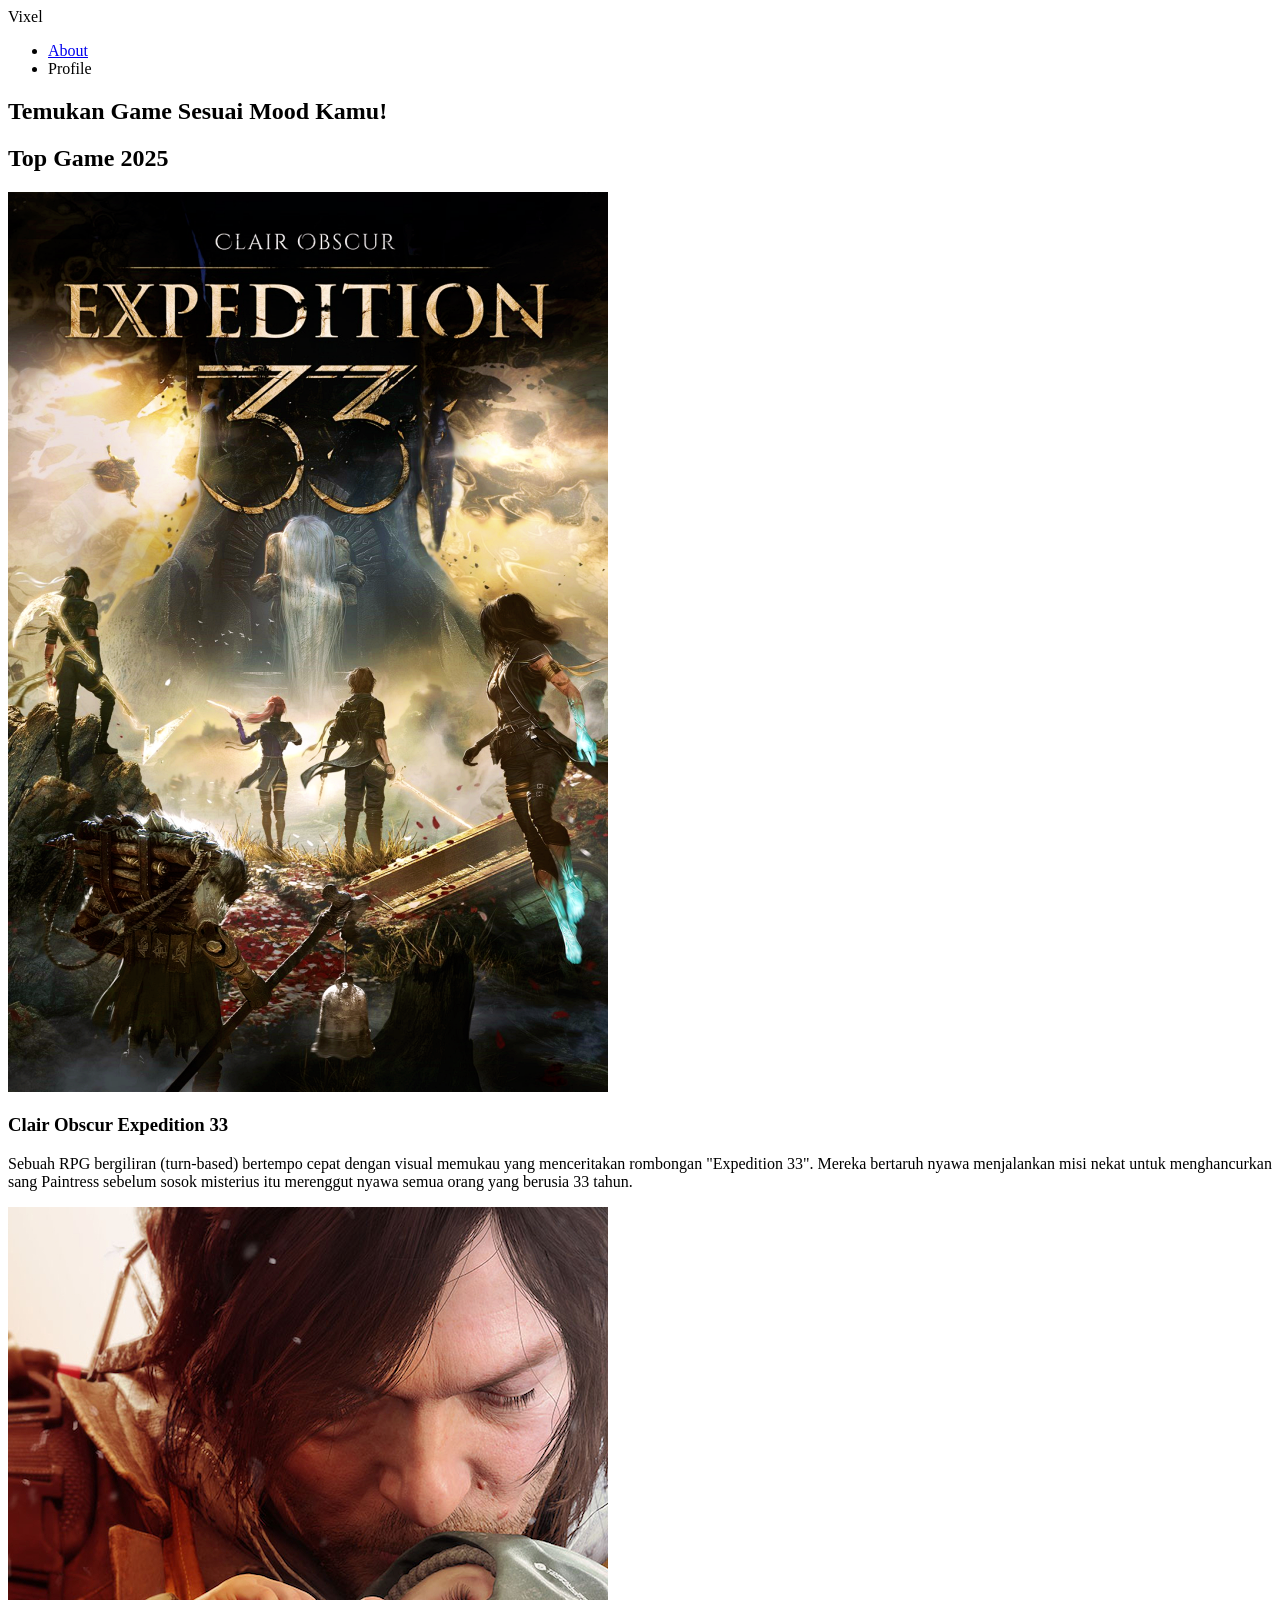
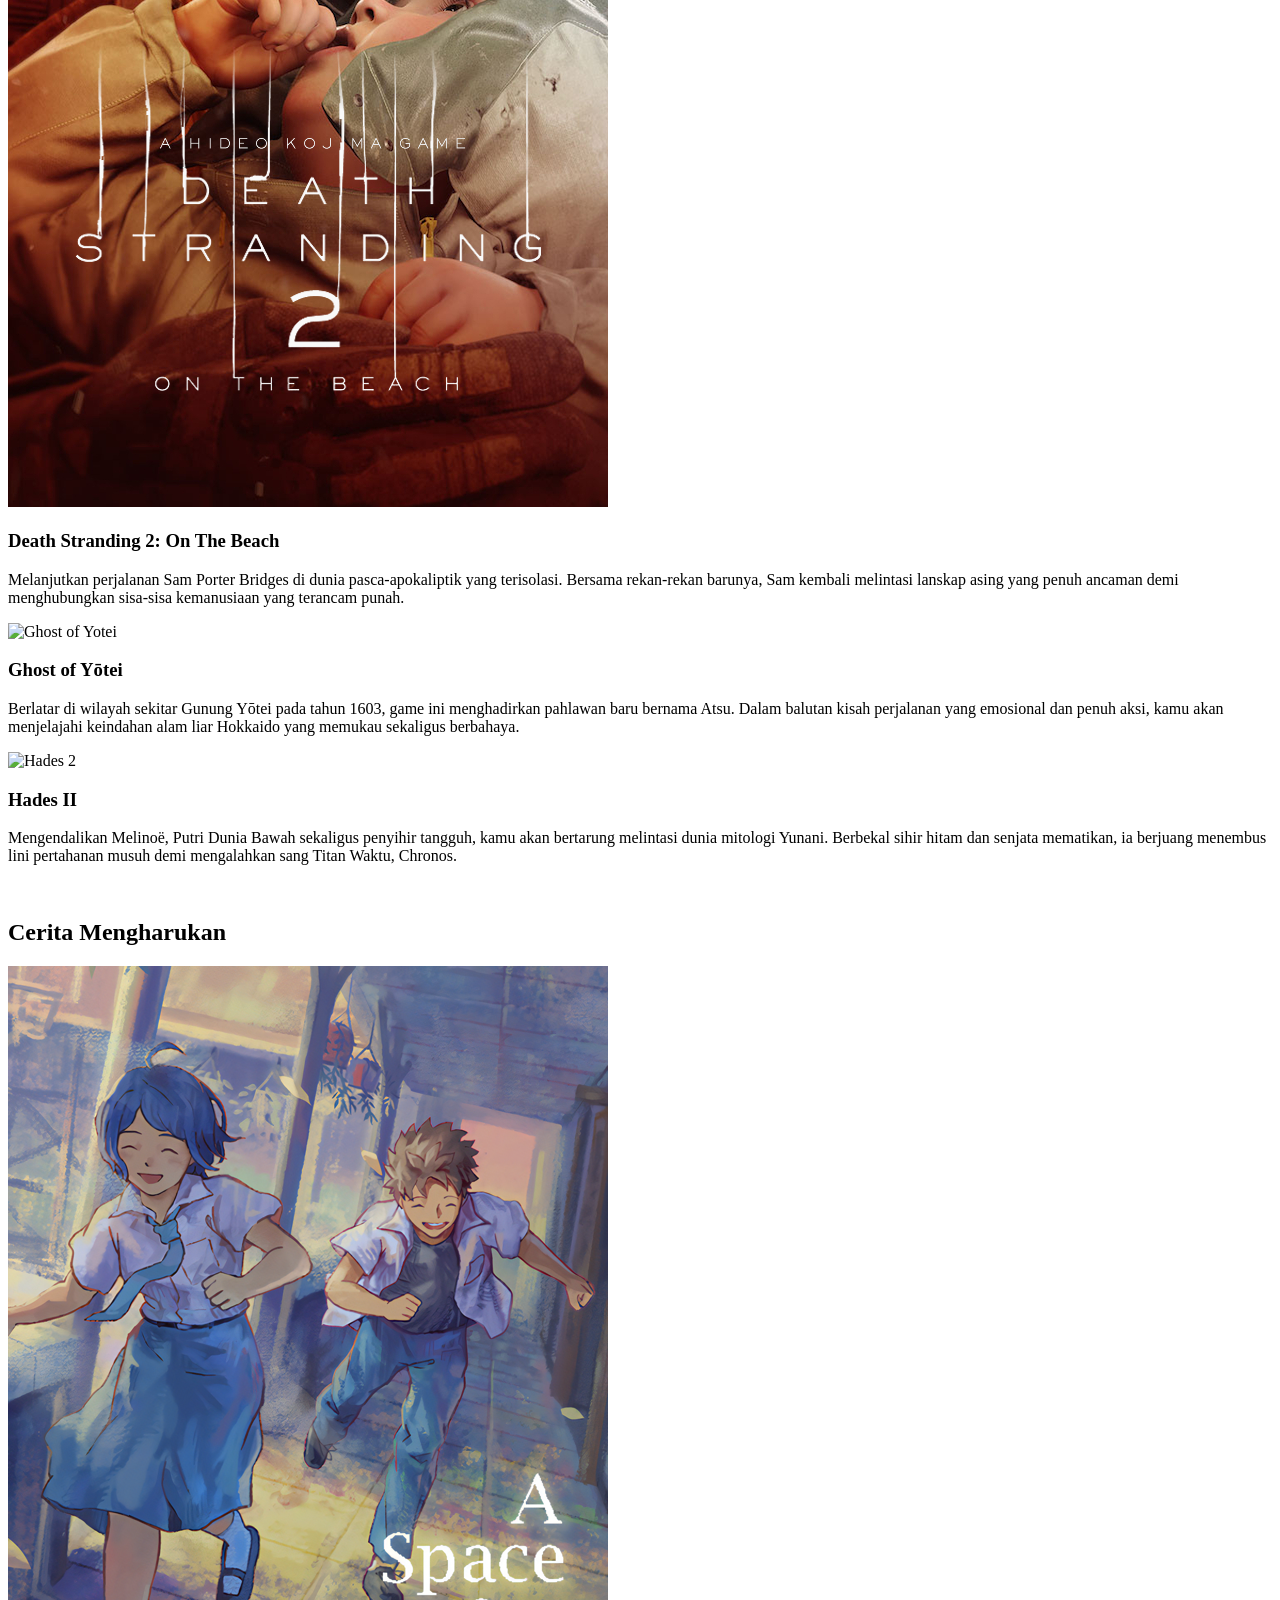
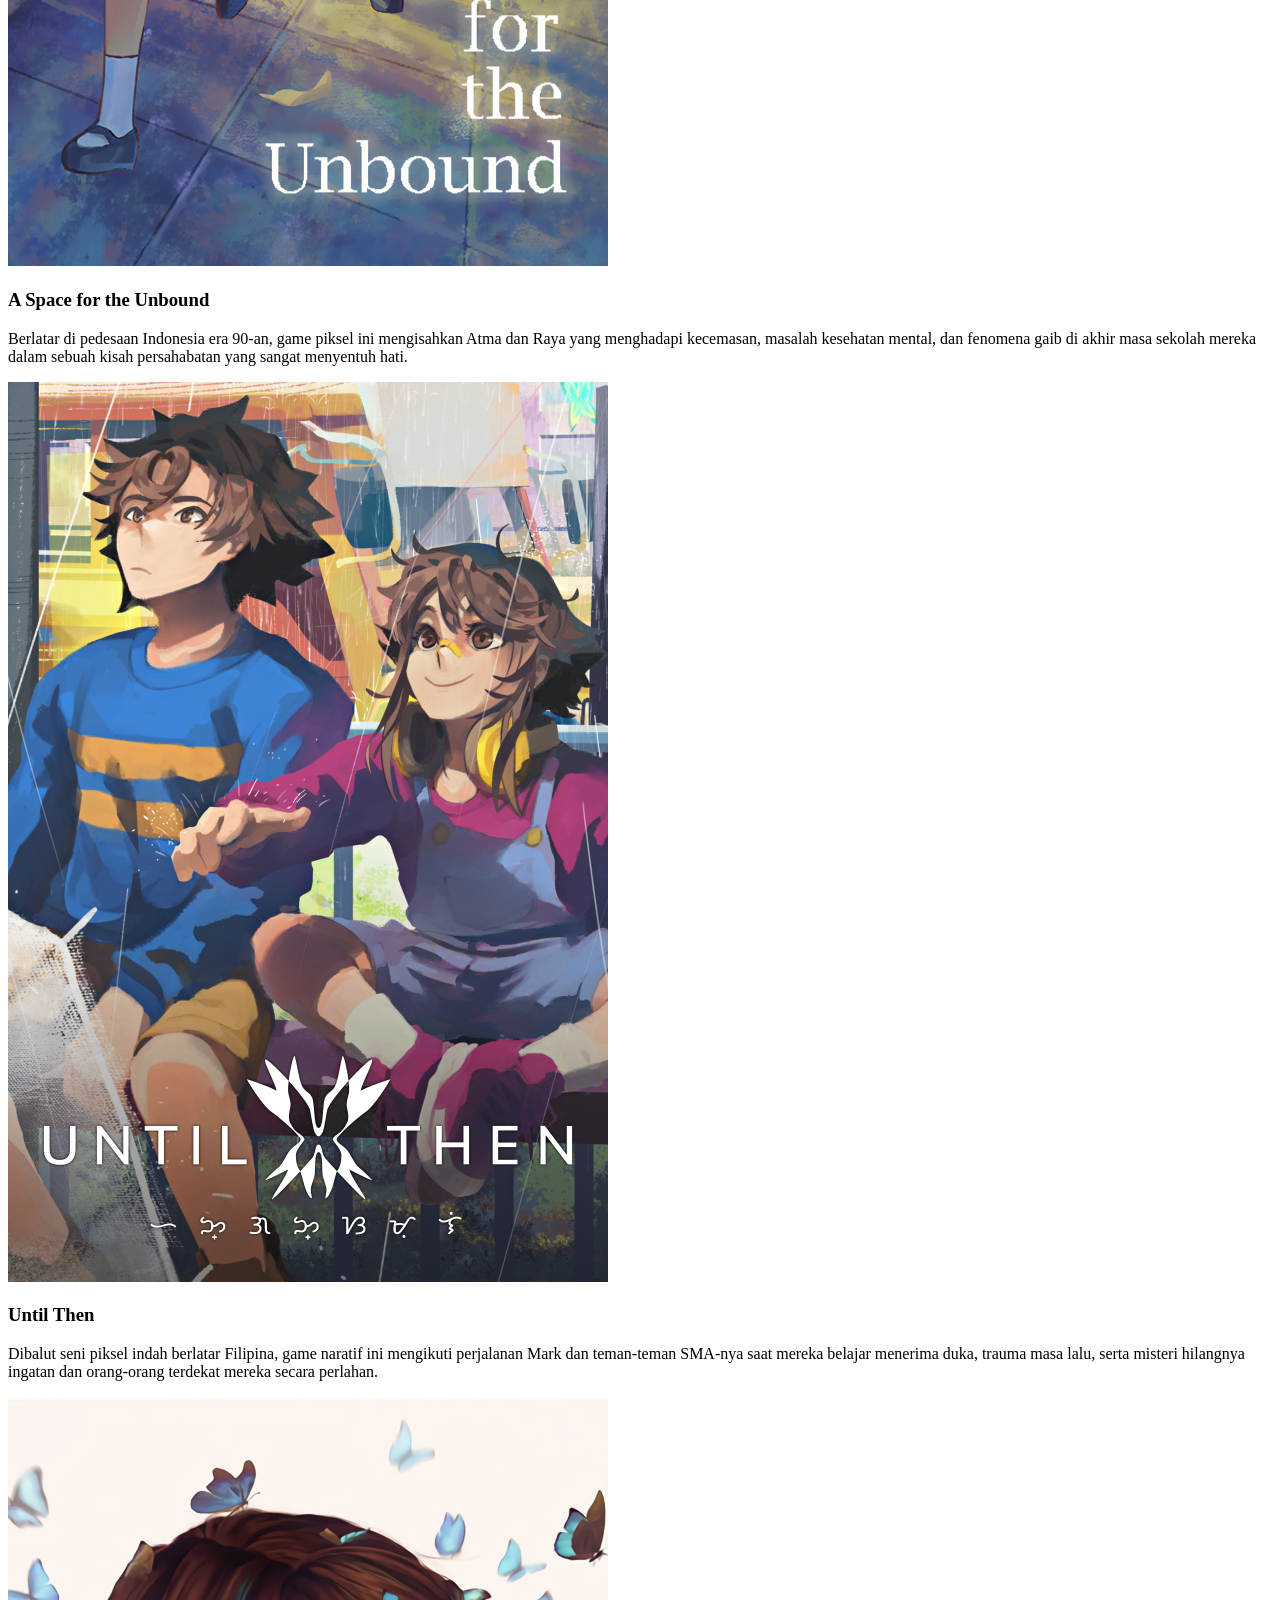
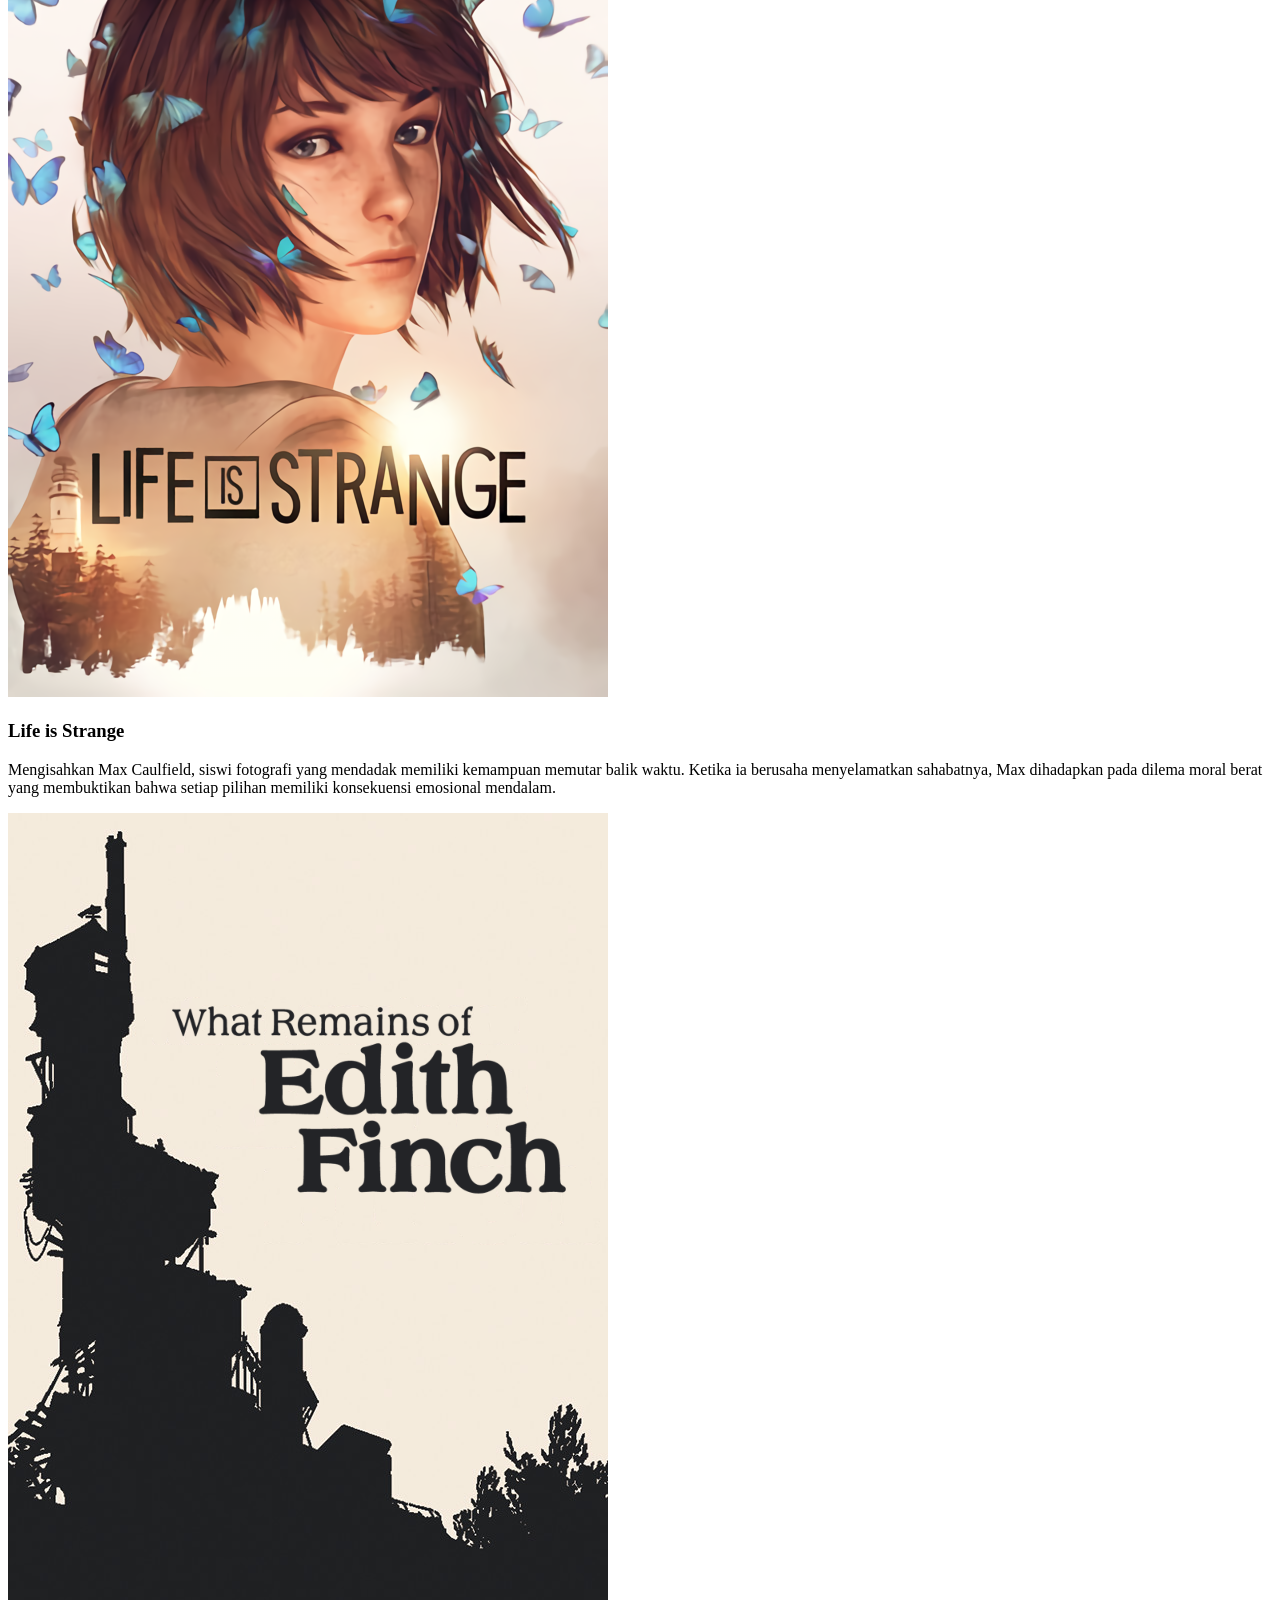
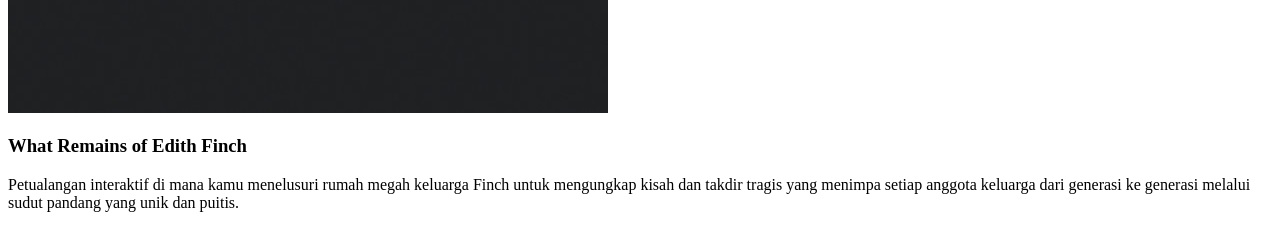
==== index.html @ 13774581 "feat: add home, detail game, and about page layouts" ====
<!DOCTYPE html>
<html lang="id">
  <head>
    <meta charset="UTF-8" />
    <meta name="viewport" content="width=device-width, initial-scale=1.0" />
    <title>Vixel - Play Game by Mood</title>
    <link rel="stylesheet" href="css/style.css" />
  </head>
  <body>
    <div class="beranda">
      <nav class="navbar">
        <div class="logo">Vixel</div>
        <ul class="menu-list">
          <li><a href="about.html">About</a></li>
          <li>Profile</li>
        </ul>
      </nav>

      <section class="koleksi-section">
        <h1>Temukan Game Sesuai Mood Kamu!</h1>

        <div class="carousel-header-top25-game">
          <h2>Top Game 2025</h2>
          <div class="card">
            <img src="assets/Clair Obscur 33.png" alt="Clair Obscur Expedition 33"/>
            <h3>Clair Obscur Expedition 33</h3>
            <p>
                Sebuah RPG bergiliran (turn-based) bertempo cepat dengan visual memukau yang menceritakan rombongan "Expedition 33". 
                Mereka bertaruh nyawa menjalankan misi nekat untuk menghancurkan sang Paintress sebelum sosok misterius itu merenggut nyawa semua orang yang berusia 33 tahun.
            </p>
          </div>

          <div class="card">
            <a href="detail_game.html" class="card-link">
              <img src="assets/Death Stranding 2.jpg" alt="Death Stranding 2: On The Beach" />
            </a>
            <h3>Death Stranding 2: On The Beach</h3>
            <p>
                Melanjutkan perjalanan Sam Porter Bridges di dunia pasca-apokaliptik yang terisolasi. 
                Bersama rekan-rekan barunya, Sam kembali melintasi lanskap asing yang penuh ancaman 
                demi menghubungkan sisa-sisa kemanusiaan yang terancam punah.
            </p>
          </div>

          <div class="card">
            <img src="assets/Ghost of Yotei.webp" alt="Ghost of Yotei" />
            <h3>Ghost of Yōtei</h3>
            <p>
                Berlatar di wilayah sekitar Gunung Yōtei pada tahun 1603, 
                game ini menghadirkan pahlawan baru bernama Atsu. 
                Dalam balutan kisah perjalanan yang emosional dan penuh aksi, 
                kamu akan menjelajahi keindahan alam liar Hokkaido yang memukau sekaligus berbahaya.
            </p>
          </div>

          <div class="card">
            <img src="assets/hades 2.webp" alt="Hades 2" />
            <h3>Hades II</h3>
            <p>
                Mengendalikan Melinoë, Putri Dunia Bawah sekaligus penyihir tangguh, 
                kamu akan bertarung melintasi dunia mitologi Yunani. 
                Berbekal sihir hitam dan senjata mematikan, 
                ia berjuang menembus lini pertahanan musuh demi mengalahkan sang Titan Waktu, Chronos.
            </p>
          </div>
        </div>
        
        <br>

        <div class="carousel-header-sad-game">
            <h2>Cerita Mengharukan</h2>
            <div class="card">
              <img src="assets/a space for the unbound.png" alt="A Space for The Unbound"/>
              <h3>A Space for the Unbound</h3>
              <p>
                Berlatar di pedesaan Indonesia era 90-an, game piksel ini mengisahkan 
                Atma dan Raya yang menghadapi kecemasan, masalah kesehatan mental, 
                dan fenomena gaib di akhir masa sekolah mereka dalam sebuah kisah persahabatan yang sangat menyentuh hati.
              </p>
            </div>
  
            <div class="card">
              <img src="assets/until then.png" alt="Until Then" />
              <h3>Until Then</h3>
              <p>
                Dibalut seni piksel indah berlatar Filipina, 
                game naratif ini mengikuti perjalanan Mark dan teman-teman SMA-nya 
                saat mereka belajar menerima duka, trauma masa lalu, 
                serta misteri hilangnya ingatan dan orang-orang terdekat mereka secara perlahan.
              </p>
            </div>
  
            <div class="card">
              <img src="assets/life is strange.png" alt="Life is Strange" />
              <h3>Life is Strange</h3>
              <p>
                Mengisahkan Max Caulfield, siswi fotografi yang mendadak memiliki kemampuan memutar balik waktu. 
                Ketika ia berusaha menyelamatkan sahabatnya, 
                Max dihadapkan pada dilema moral berat yang membuktikan bahwa setiap pilihan memiliki konsekuensi emosional mendalam.
              </p>
            </div>
  
            <div class="card">
              <img src="assets/what remains of edith finch.png" alt="What Remains of Edith Finch" />
              <h3>What Remains of Edith Finch</h3>
              <p>
                Petualangan interaktif di mana kamu menelusuri rumah megah keluarga Finch untuk mengungkap kisah dan 
                takdir tragis yang menimpa setiap anggota keluarga dari generasi 
                ke generasi melalui sudut pandang yang unik dan puitis.
              </p>
            </div>
      </section>
    </div>
  </body>
</html>
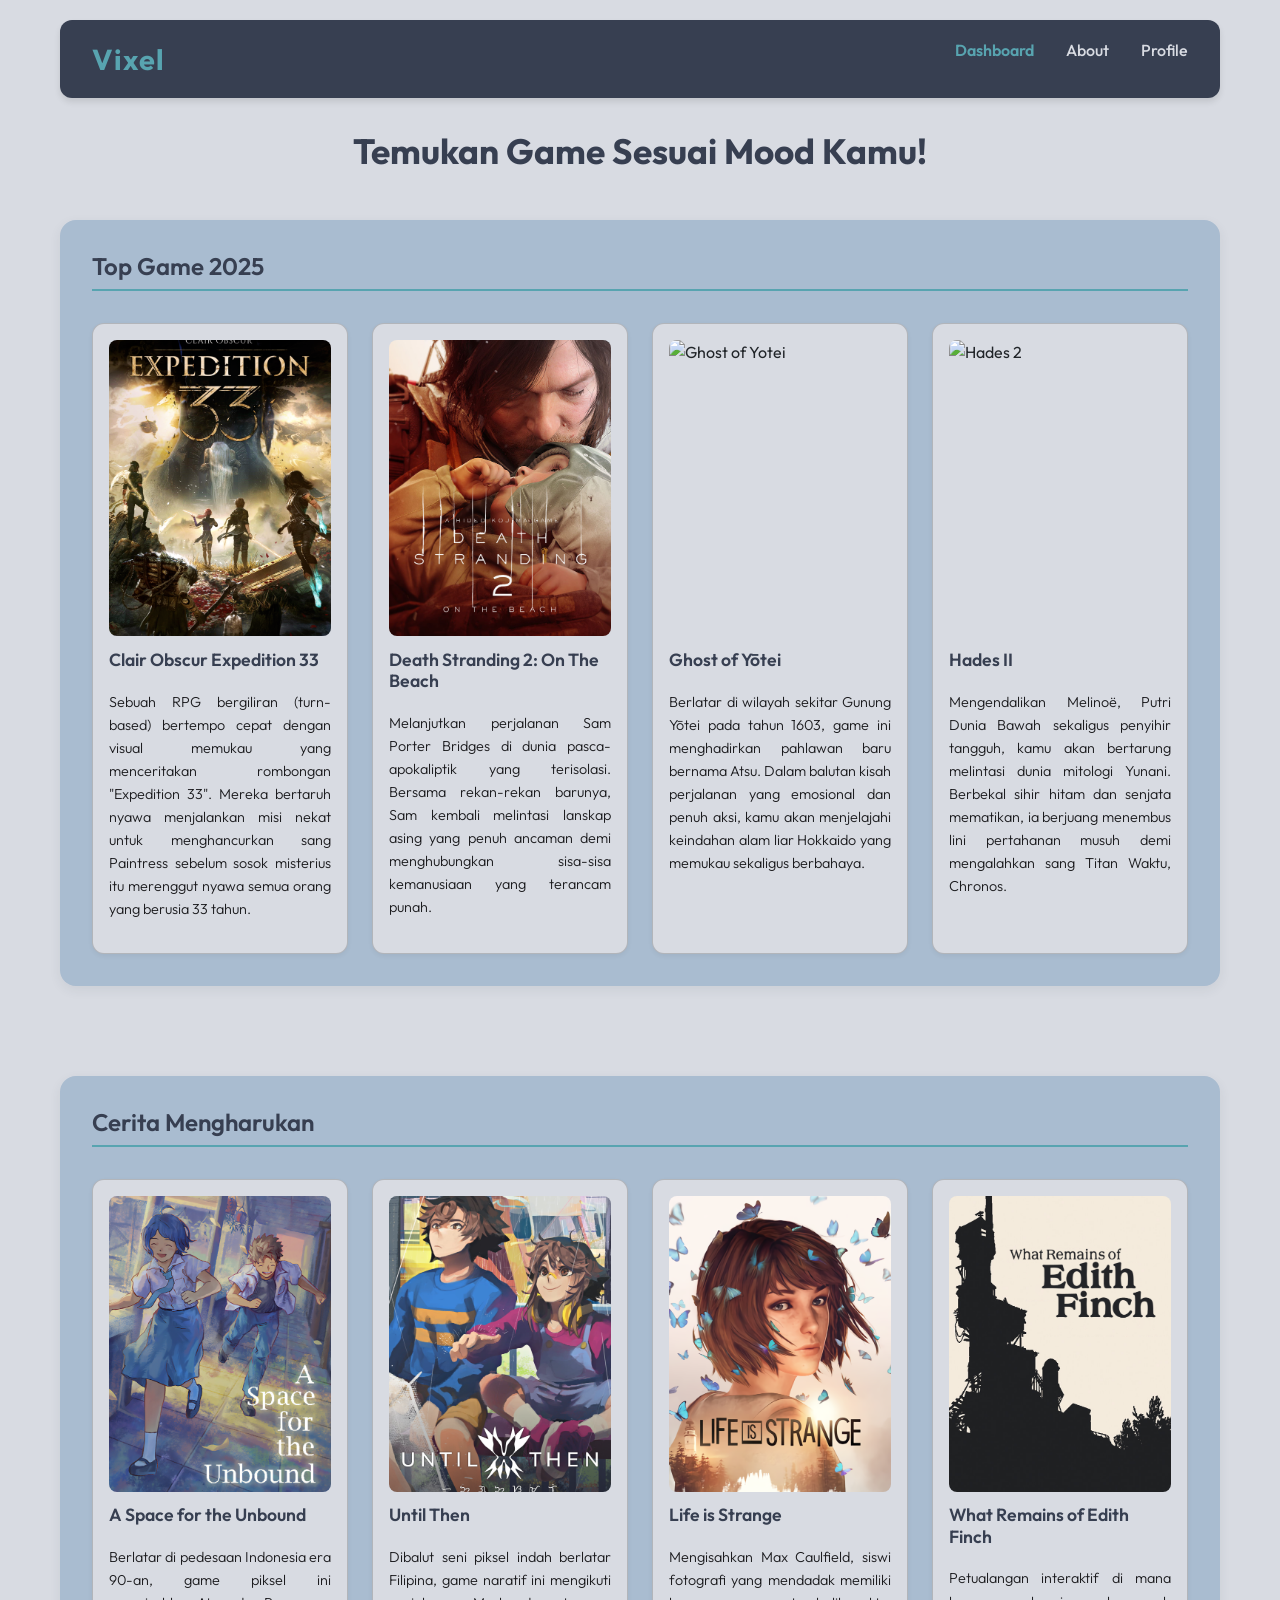
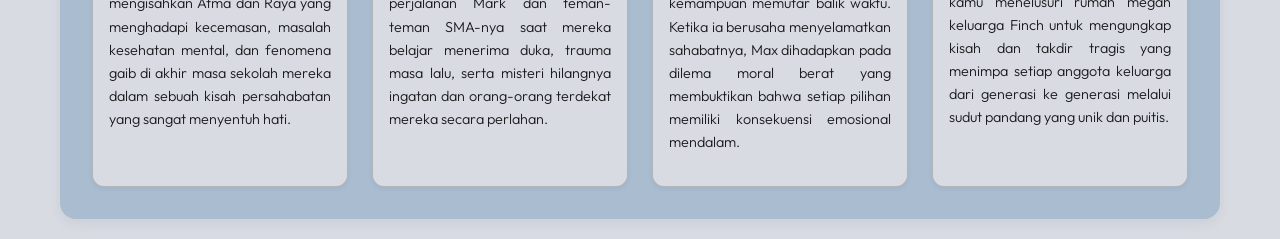
==== commit 59c783b4: "Feat: Add login page and update styling" ====
--- a/index.html
+++ b/index.html
@@ -4,6 +4,8 @@
     <meta charset="UTF-8" />
     <meta name="viewport" content="width=device-width, initial-scale=1.0" />
     <title>Vixel - Play Game by Mood</title>
+    <!-- Bootstrap CDN -->
+    <link href="https://cdn.jsdelivr.net/npm/bootstrap@5.3.3/dist/css/bootstrap.min.css" rel="stylesheet" />
     <link rel="stylesheet" href="css/style.css" />
   </head>
   <body>
@@ -11,22 +13,24 @@
       <nav class="navbar">
         <div class="logo">Vixel</div>
         <ul class="menu-list">
+          <li><a href="index.html" class="active">Dashboard</a></li>
           <li><a href="about.html">About</a></li>
-          <li>Profile</li>
+          <li><a href="login.html">Profile</a></li>
         </ul>
       </nav>
 
       <section class="koleksi-section">
         <h1>Temukan Game Sesuai Mood Kamu!</h1>
 
+        <!-- Daftar: Top Game 2025 -->
         <div class="carousel-header-top25-game">
           <h2>Top Game 2025</h2>
           <div class="card">
             <img src="assets/Clair Obscur 33.png" alt="Clair Obscur Expedition 33"/>
             <h3>Clair Obscur Expedition 33</h3>
             <p>
-                Sebuah RPG bergiliran (turn-based) bertempo cepat dengan visual memukau yang menceritakan rombongan "Expedition 33". 
-                Mereka bertaruh nyawa menjalankan misi nekat untuk menghancurkan sang Paintress sebelum sosok misterius itu merenggut nyawa semua orang yang berusia 33 tahun.
+              Sebuah RPG bergiliran (turn-based) bertempo cepat dengan visual memukau yang menceritakan rombongan "Expedition 33". 
+              Mereka bertaruh nyawa menjalankan misi nekat untuk menghancurkan sang Paintress sebelum sosok misterius itu merenggut nyawa semua orang yang berusia 33 tahun.
             </p>
           </div>
 
@@ -36,9 +40,9 @@
             </a>
             <h3>Death Stranding 2: On The Beach</h3>
             <p>
-                Melanjutkan perjalanan Sam Porter Bridges di dunia pasca-apokaliptik yang terisolasi. 
-                Bersama rekan-rekan barunya, Sam kembali melintasi lanskap asing yang penuh ancaman 
-                demi menghubungkan sisa-sisa kemanusiaan yang terancam punah.
+              Melanjutkan perjalanan Sam Porter Bridges di dunia pasca-apokaliptik yang terisolasi. 
+              Bersama rekan-rekan barunya, Sam kembali melintasi lanskap asing yang penuh ancaman 
+              demi menghubungkan sisa-sisa kemanusiaan yang terancam punah.
             </p>
           </div>
 
@@ -46,10 +50,10 @@
             <img src="assets/Ghost of Yotei.webp" alt="Ghost of Yotei" />
             <h3>Ghost of Yōtei</h3>
             <p>
-                Berlatar di wilayah sekitar Gunung Yōtei pada tahun 1603, 
-                game ini menghadirkan pahlawan baru bernama Atsu. 
-                Dalam balutan kisah perjalanan yang emosional dan penuh aksi, 
-                kamu akan menjelajahi keindahan alam liar Hokkaido yang memukau sekaligus berbahaya.
+              Berlatar di wilayah sekitar Gunung Yōtei pada tahun 1603, 
+              game ini menghadirkan pahlawan baru bernama Atsu. 
+              Dalam balutan kisah perjalanan yang emosional dan penuh aksi, 
+              kamu akan menjelajahi keindahan alam liar Hokkaido yang memukau sekaligus berbahaya.
             </p>
           </div>
 
@@ -57,16 +61,17 @@
             <img src="assets/hades 2.webp" alt="Hades 2" />
             <h3>Hades II</h3>
             <p>
-                Mengendalikan Melinoë, Putri Dunia Bawah sekaligus penyihir tangguh, 
-                kamu akan bertarung melintasi dunia mitologi Yunani. 
-                Berbekal sihir hitam dan senjata mematikan, 
-                ia berjuang menembus lini pertahanan musuh demi mengalahkan sang Titan Waktu, Chronos.
+              Mengendalikan Melinoë, Putri Dunia Bawah sekaligus penyihir tangguh, 
+              kamu akan bertarung melintasi dunia mitologi Yunani. 
+              Berbekal sihir hitam dan senjata mematikan, 
+              ia berjuang menembus lini pertahanan musuh demi mengalahkan sang Titan Waktu, Chronos.
             </p>
           </div>
         </div>
         
         <br>
 
+        <!-- Daftar: Cerita Mengharukan -->
         <div class="carousel-header-sad-game">
             <h2>Cerita Mengharukan</h2>
             <div class="card">
@@ -109,7 +114,11 @@
                 ke generasi melalui sudut pandang yang unik dan puitis.
               </p>
             </div>
+        </div>
       </section>
     </div>
+
+    <!-- Bootstrap JS CDN -->
+    <script src="https://cdn.jsdelivr.net/npm/bootstrap@5.3.3/dist/js/bootstrap.bundle.min.js"></script>
   </body>
-</html>
+</html>
--- a/css/style.css
+++ b/css/style.css
@@ -0,0 +1,544 @@
+@import url('https://fonts.googleapis.com/css2?family=Outfit:wght@300;400;500;600;700&display=swap');
+
+* {
+  margin: 0;
+  padding: 0;
+  box-sizing: border-box;
+}
+
+body {
+  font-family: 'Outfit', sans-serif;
+  background-color: #D8DBE2; 
+  color: #1B1B1E;           
+  line-height: 1.6;
+}
+
+.beranda {
+  max-width: 1200px;
+  margin: 0 auto;
+  padding: 20px;
+}
+
+.navbar {
+  background-color: #373F51; 
+  color: #D8DBE2;
+  display: flex;
+  justify-content: space-between;
+  align-items: center;
+  padding: 1rem 2rem;
+  border-radius: 12px;
+  box-shadow: 0 4px 6px rgba(0, 0, 0, 0.1);
+  margin-bottom: 2rem;
+}
+
+.navbar .logo {
+  font-size: 1.8rem;
+  font-weight: 700;
+  letter-spacing: 1px;
+  color: #58A4B0; 
+  text-align: left;
+}
+
+.menu-list {
+  list-style: none;
+  display: flex;
+  gap: 2rem;
+}
+
+.menu-list li {
+  font-size: 1rem;
+  font-weight: 500;
+}
+
+.menu-list li a, 
+.menu-list li {
+  color: #D8DBE2;
+  text-decoration: none;
+  transition: color 0.3s ease;
+  cursor: pointer;
+}
+
+.menu-list li a:hover {
+  color: #58A4B0; 
+}
+
+.menu-list li a.active {
+  color: #58A4B0;
+  font-weight: 600;
+}
+
+.koleksi-section {
+  display: flex;
+  flex-direction: column;
+  gap: 2rem;
+}
+
+.koleksi-section > h1 {
+  font-size: 2.2rem;
+  font-weight: 700;
+  text-align: center;
+  color: #373F51;
+  margin-bottom: 1rem;
+}
+
+.carousel-header-top25-game,
+.carousel-header-sad-game {
+  background-color: #A9BCD0; 
+  padding: 2rem;
+  border-radius: 16px;
+  display: grid;
+  grid-template-columns: repeat(auto-fit, minmax(240px, 1fr));
+  gap: 1.5rem;
+  box-shadow: 0 4px 12px rgba(55, 63, 81, 0.08);
+}
+
+.carousel-header-top25-game h2,
+.carousel-header-sad-game h2 {
+  grid-column: 1 / -1; 
+  font-size: 1.5rem;
+  font-weight: 600;
+  color: #373F51;
+  text-align: left;
+  border-bottom: 2px solid #58A4B0;
+  padding-bottom: 0.5rem;
+  margin-bottom: 0.5rem;
+}
+
+.card {
+  background-color: #D8DBE2;
+  border-radius: 12px;
+  padding: 1rem;
+  display: flex;
+  flex-direction: column;
+  gap: 0.8rem;
+  transition: transform 0.3s ease, box-shadow 0.3s ease;
+  box-shadow: 0 2px 5px rgba(0, 0, 0, 0.05);
+}
+
+.card:hover {
+  transform: translateY(-5px);
+  box-shadow: 0 8px 20px rgba(55, 63, 81, 0.2);
+}
+
+.card img {
+  width: 100%;
+  aspect-ratio: 3 / 4;   
+  object-fit: cover;    
+  border-radius: 8px;
+}
+
+.card h3 {
+  font-size: 1.1rem;
+  font-weight: 600;
+  color: #373F51;
+  text-align: left;
+}
+
+.card p {
+  font-size: 0.9rem;
+  font-weight: 300;
+  color: #1B1B1E;
+  text-align: justify; 
+}
+
+.card-link {
+  display: block;
+  text-decoration: none;
+}
+
+/*login.html*/
+
+.login-section {
+  display: flex;
+  align-items: center;
+  justify-content: center;
+  min-height: 55vh;
+}
+
+.login-card {
+  width: 100%;
+  max-width: 420px;
+  margin: 0 auto;
+  padding: 2rem;
+}
+
+.login-header {
+  text-align: center;
+  margin-bottom: 1.5rem;
+}
+
+.login-header h2 {
+  font-size: 1.5rem;
+  color: #373F51;
+  font-weight: 700;
+  border-bottom: 2px solid #58A4B0;
+  padding-bottom: 0.5rem;
+  margin-bottom: 0.5rem;
+  text-align: center;
+}
+
+.login-header p {
+  font-size: 0.9rem;
+  color: #1B1B1E;
+  font-weight: 300;
+}
+
+.form-group {
+  margin-bottom: 1.2rem;
+}
+
+.form-group label {
+  display: block;
+  font-size: 0.95rem;
+  font-weight: 500;
+  color: #373F51;
+  margin-bottom: 0.4rem;
+}
+
+.form-group input[type="email"],
+.form-group input[type="password"] {
+  width: 100%;
+  padding: 0.75rem;
+  border: 1px solid #A9BCD0;
+  border-radius: 8px;
+  background-color: #D8DBE2;
+  color: #1B1B1E;
+  font-family: 'Outfit', sans-serif;
+  outline: none;
+  transition: border-color 0.3s ease;
+}
+
+.form-group input[type="email"]:focus,
+.form-group input[type="password"]:focus {
+  border-color: #58A4B0;
+}
+
+.form-options {
+  display: flex;
+  justify-content: space-between;
+  align-items: center;
+  margin-bottom: 1.5rem;
+  font-size: 0.9rem;
+}
+
+.form-options label {
+  color: #1B1B1E;
+  cursor: pointer;
+}
+
+.form-options a {
+  color: #58A4B0;
+  text-decoration: none;
+  font-weight: 500;
+}
+
+.form-options a:hover {
+  text-decoration: underline;
+}
+
+.btn-submit {
+  width: 100%;
+  padding: 0.75rem;
+  background-color: #373F51;
+  color: #D8DBE2;
+  border: none;
+  border-radius: 8px;
+  font-weight: 600;
+  cursor: pointer;
+  transition: background-color 0.3s ease, color 0.3s ease;
+  font-family: 'Outfit', sans-serif;
+}
+
+.btn-submit:hover {
+  background-color: #58A4B0;
+  color: #1B1B1E;
+}
+
+.login-footer {
+  text-align: center;
+  margin-top: 1.2rem;
+  font-size: 0.9rem;
+  color: #1B1B1E;
+}
+
+.login-footer a {
+  color: #58A4B0;
+  text-decoration: none;
+  font-weight: 600;
+}
+
+.login-footer a:hover {
+  text-decoration: underline;
+}
+
+/* about.html */
+
+.about-container {
+  display: flex;
+  flex-direction: column;
+  gap: 2rem;
+}
+
+.about-hero {
+  background-color: #A9BCD0;
+  padding: 2.5rem;
+  border-radius: 16px;
+  text-align: center;
+  box-shadow: 0 4px 12px rgba(55, 63, 81, 0.08);
+}
+
+.about-hero h1 {
+  font-size: 2.2rem;
+  font-weight: 700;
+  color: #373F51;
+  margin-bottom: 0.5rem;
+}
+
+.about-tagline {
+  font-size: 1.1rem;
+  color: #1B1B1E;
+  font-weight: 400;
+}
+
+.about-section {
+  background-color: #A9BCD0;
+  padding: 2rem;
+  border-radius: 16px;
+  box-shadow: 0 4px 12px rgba(55, 63, 81, 0.08);
+}
+
+.about-section h2 {
+  font-size: 1.5rem;
+  font-weight: 600;
+  color: #373F51;
+  border-bottom: 2px solid #58A4B0;
+  padding-bottom: 0.5rem;
+  margin-bottom: 1rem;
+}
+
+.about-section p {
+  margin-bottom: 1rem;
+  font-weight: 300;
+  color: #1B1B1E;
+  text-align: justify;
+}
+
+.about-section p:last-child {
+  margin-bottom: 0;
+}
+
+.about-grid {
+  display: grid;
+  grid-template-columns: repeat(auto-fit, minmax(260px, 1fr));
+  gap: 1.5rem;
+}
+
+.about-card {
+  background-color: #A9BCD0;
+  border-radius: 16px;
+  padding: 1.5rem;
+  display: flex;
+  flex-direction: column;
+  gap: 0.8rem;
+  box-shadow: 0 4px 12px rgba(55, 63, 81, 0.08);
+  transition: transform 0.3s ease, box-shadow 0.3s ease;
+}
+
+.about-card:hover {
+  transform: translateY(-5px);
+  box-shadow: 0 8px 20px rgba(55, 63, 81, 0.2);
+}
+
+.about-card h3 {
+  font-size: 1.1rem;
+  font-weight: 600;
+  color: #373F51;
+}
+
+.about-card p {
+  font-size: 0.9rem;
+  font-weight: 300;
+  color: #1B1B1E;
+  margin-bottom: 0;
+  text-align: left;
+}
+
+/* detail_game.html */
+
+.back-navigation {
+  margin-bottom: 1.5rem;
+}
+
+.btn-back {
+  color: #373F51;
+  text-decoration: none;
+  font-weight: 500;
+  display: inline-flex;
+  align-items: center;
+  gap: 0.5rem;
+  transition: color 0.3s ease;
+}
+
+.btn-back:hover {
+  color: #58A4B0;
+}
+
+.detail-container {
+  display: flex;
+  flex-direction: column;
+  gap: 2rem;
+}
+
+.game-hero {
+  background-color: #A9BCD0;
+  padding: 2rem;
+  border-radius: 16px;
+  display: grid;
+  grid-template-columns: 1fr 2fr;
+  gap: 2rem;
+  box-shadow: 0 4px 12px rgba(55, 63, 81, 0.08);
+  align-items: start;
+}
+
+.poster-box {
+  width: 100%;
+}
+
+.detail-poster {
+  width: 100%;
+  aspect-ratio: 3 / 4;
+  object-fit: cover;
+  border-radius: 12px;
+  box-shadow: 0 4px 10px rgba(0, 0, 0, 0.1);
+}
+
+.game-info {
+  display: flex;
+  flex-direction: column;
+  gap: 1rem;
+}
+
+.tags {
+  display: flex;
+  gap: 0.8rem;
+  flex-wrap: wrap;
+}
+
+.tag {
+  padding: 0.3rem 0.8rem;
+  border-radius: 20px;
+  font-size: 0.85rem;
+  font-weight: 600;
+}
+
+.mood-tag {
+  background-color: #373F51;
+  color: #D8DBE2;
+}
+
+.genre-tag {
+  background-color: #58A4B0;
+  color: #1B1B1E;
+}
+
+.game-title {
+  font-size: 2rem;
+  font-weight: 700;
+  color: #373F51;
+  margin-bottom: 0;
+}
+
+.game-meta {
+  font-size: 0.95rem;
+  color: #1B1B1E;
+  font-weight: 400;
+  opacity: 0.8;
+}
+
+.action-box {
+  margin: 0.5rem 0;
+}
+
+.btn-wishlist {
+  background-color: #373F51;
+  color: #D8DBE2;
+  border: none;
+  padding: 0.75rem 1.5rem;
+  border-radius: 8px;
+  font-weight: 600;
+  font-family: 'Outfit', sans-serif;
+  cursor: pointer;
+  transition: background-color 0.3s ease, color 0.3s ease;
+}
+
+.btn-wishlist:hover {
+  background-color: #58A4B0;
+  color: #1B1B1E;
+}
+
+.synopsis h2 {
+  font-size: 1.3rem;
+  font-weight: 600;
+  color: #373F51;
+  margin-bottom: 0.5rem;
+  border-bottom: 2px solid #58A4B0;
+  padding-bottom: 0.3rem;
+}
+
+.synopsis p {
+  font-size: 0.95rem;
+  font-weight: 300;
+  color: #1B1B1E;
+  text-align: justify;
+}
+
+.mood-reason-section {
+  background-color: #A9BCD0;
+  padding: 2rem;
+  border-radius: 16px;
+  box-shadow: 0 4px 12px rgba(55, 63, 81, 0.08);
+}
+
+.mood-reason-section h2 {
+  font-size: 1.3rem;
+  font-weight: 600;
+  color: #373F51;
+  margin-bottom: 0.8rem;
+  border-bottom: 2px solid #58A4B0;
+  padding-bottom: 0.3rem;
+}
+
+.mood-reason-section p {
+  font-size: 0.95rem;
+  font-weight: 300;
+  color: #1B1B1E;
+  text-align: justify;
+  margin-bottom: 0;
+}
+
+/* media query */
+
+@media screen and (max-width: 768px) {
+  .navbar {
+    flex-direction: column;
+    align-items: flex-start;
+    gap: 1rem;
+    padding: 1.2rem;
+  }
+
+  .menu-list {
+    flex-direction: column;
+    width: 100%;
+    gap: 0.8rem;
+    border-top: 1px solid rgba(216, 219, 242, 0.2);
+    padding-top: 0.8rem;
+  }
+
+  .game-hero {
+    grid-template-columns: 1fr;
+  }
+
+  .beranda {
+    padding: 10px;
+  }
+}
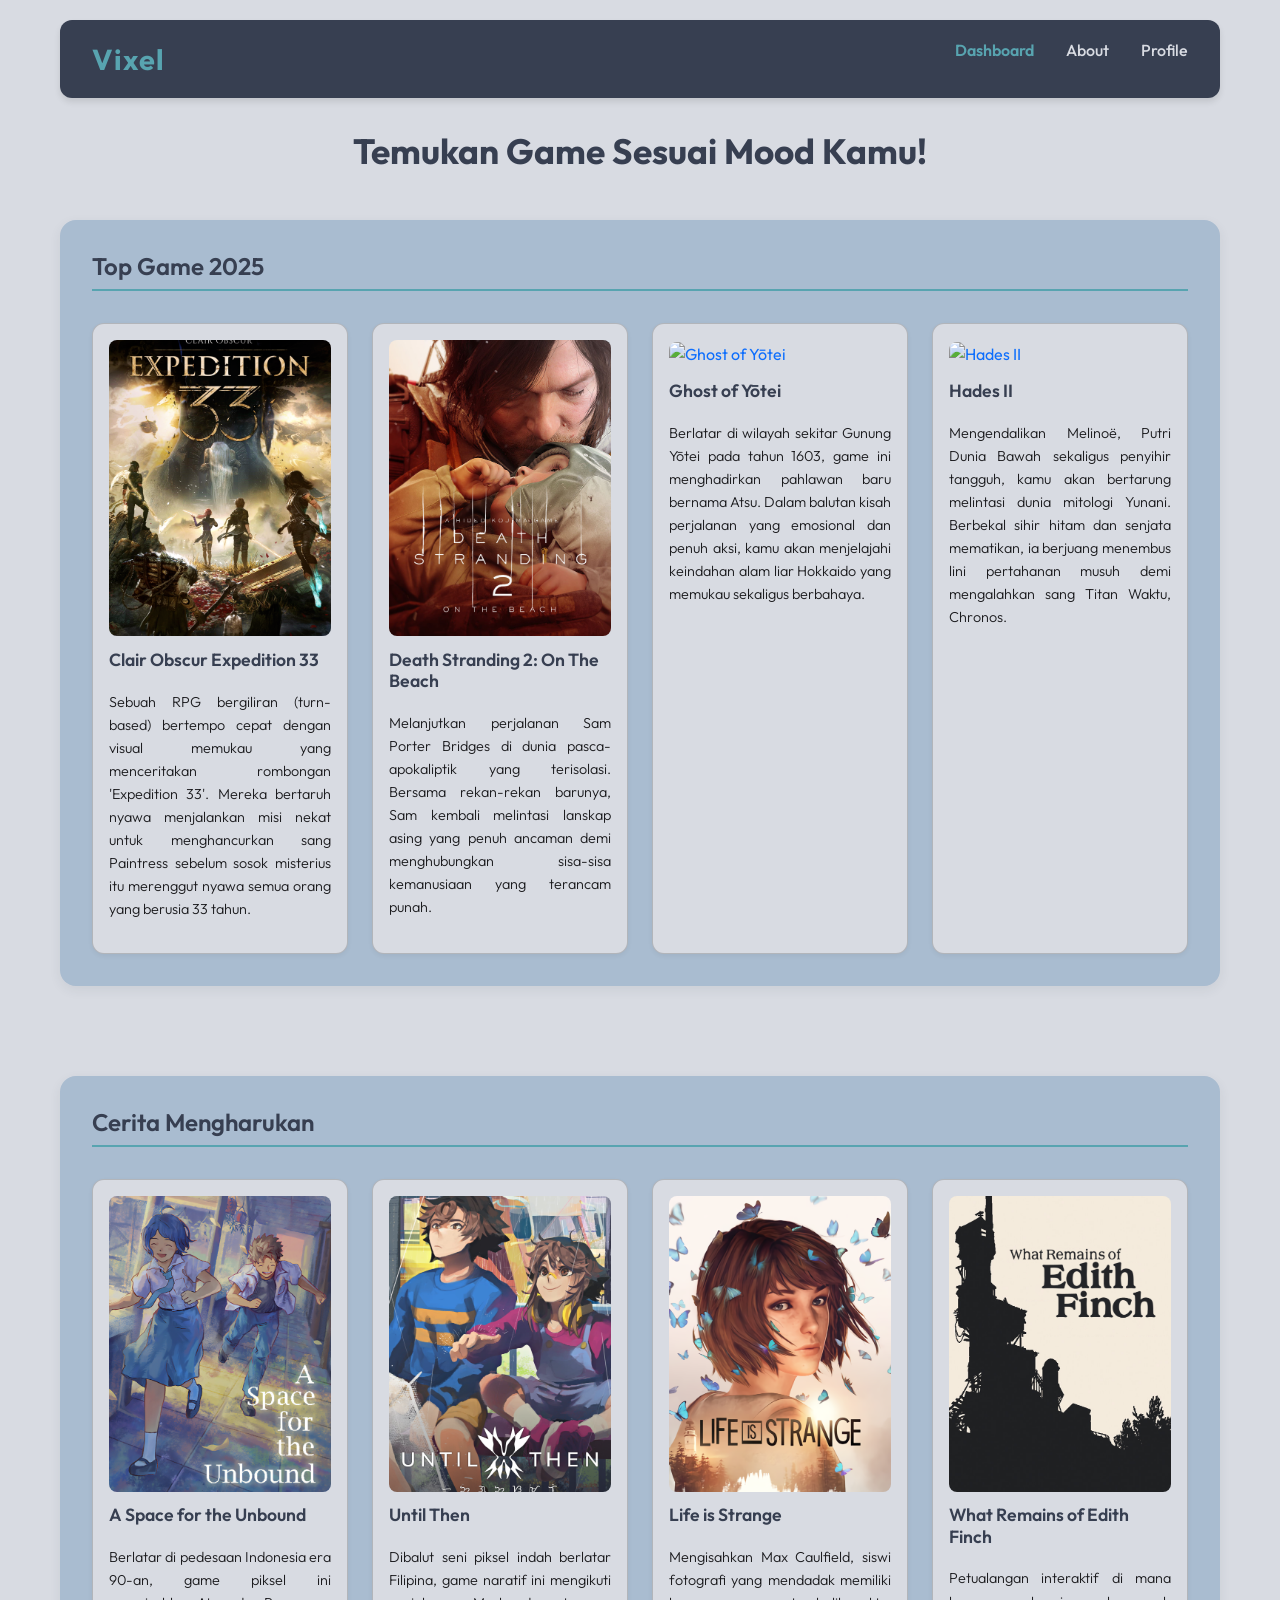
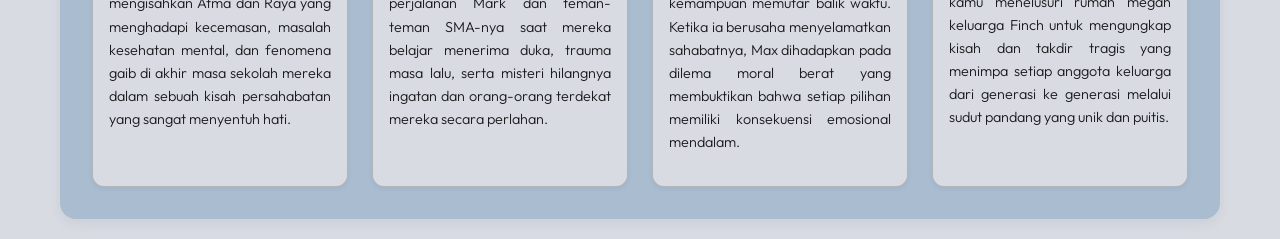
==== commit 1db83b32: "feat: implement dynamic rendering and jQuery interactivity - Add script.js with dummy array of objec" ====
--- a/index.html
+++ b/index.html
@@ -120,5 +120,8 @@
 
     <!-- Bootstrap JS CDN -->
     <script src="https://cdn.jsdelivr.net/npm/bootstrap@5.3.3/dist/js/bootstrap.bundle.min.js"></script>
+  
+    <script src="https://code.jquery.com/jquery-3.7.1.min.js"></script>
+    <script src="script.js"></script>
   </body>
 </html>
